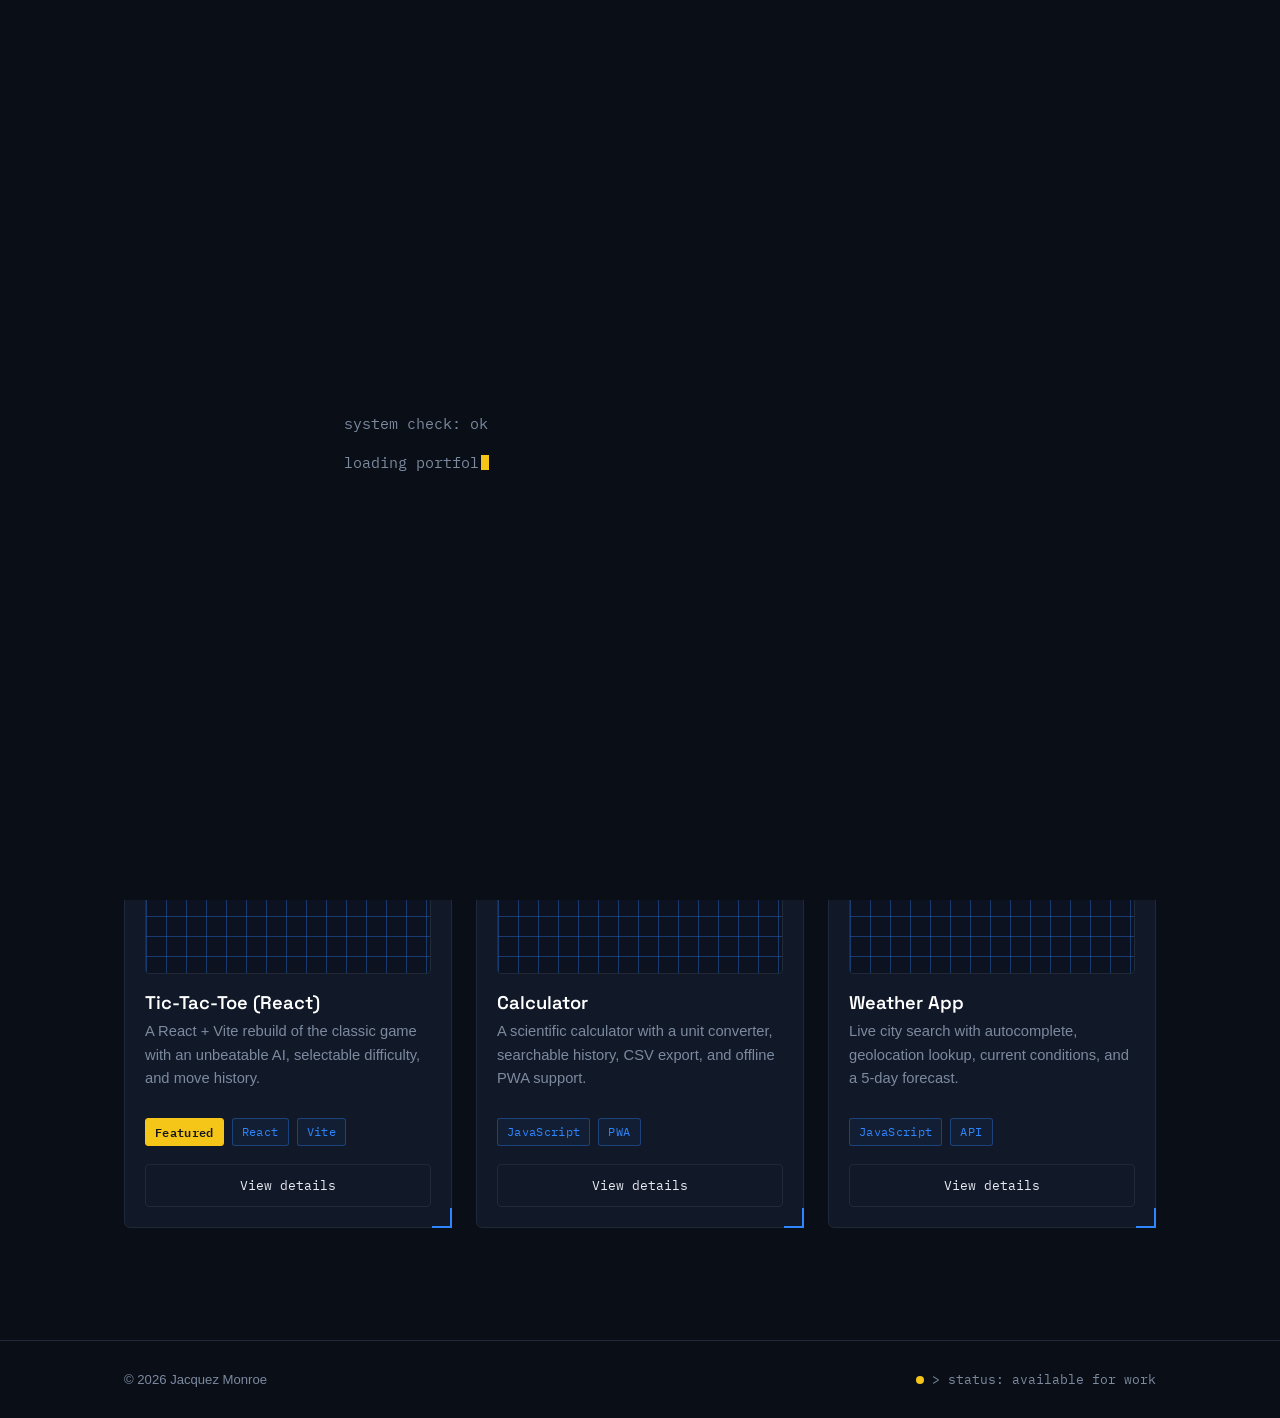
==== index.html @ 20f6cfd5 "feat: build the home page Hero with eyebrow, headline, role, tagline, and View work / Download resum" ====
<!DOCTYPE html>
<html lang="en">
<head>
  <meta charset="UTF-8" />
  <meta name="viewport" content="width=device-width, initial-scale=1.0" />
  <title>Jacquez Monroe — Web Developer</title>
  <meta name="description" content="Jacquez Monroe is a web developer building clean, usable websites and web apps." />
  <link rel="preconnect" href="https://fonts.googleapis.com" />
  <link rel="preconnect" href="https://fonts.gstatic.com" crossorigin />
  <link href="https://fonts.googleapis.com/css2?family=Space+Grotesk:wght@500;600;700&family=IBM+Plex+Mono:wght@400;500&display=swap" rel="stylesheet" />
  <link rel="stylesheet" href="css/style.css" />
</head>
<body>

  <header class="site-header">
    <div class="header-inner">
      <a href="index.html" class="logo">JACQUEZ<span class="accent">.</span>MONROE</a>
      <nav class="nav" id="mainNav">
        <a href="index.html" class="nav-link">home</a>
        <a href="about.html" class="nav-link">about</a>
        <a href="projects.html" class="nav-link">projects</a>
        <a href="contact.html" class="nav-link">contact</a>
      </nav>
      <div class="header-right">
        <span class="local-time" id="localTime">--:--:--</span>
        <button class="hamburger" id="hamburger" aria-label="Toggle menu" aria-expanded="false">
          <span></span><span></span><span></span>
        </button>
      </div>
    </div>
  </header>

  <main>

    <section class="hero hud-grid">
      <div class="container">
        <span class="eyebrow">web developer</span>
        <h1 class="hero-headline">I build clean, fast, and usable things for the web.</h1>
        <p class="hero-role">Jacquez Monroe</p>
        <p class="hero-tagline">Front to back — interface, interaction, and the small performance details most visitors never notice but always feel.</p>
        <div class="btn-row">
          <a href="projects.html" class="btn btn-primary">View work</a>
          <a href="assets/resume.pdf" class="btn btn-secondary" download>Download resume</a>
        </div>
      </div>
    </section>

    <hr class="section-divider" />

    <section class="section">
      <div class="container">
        <h2 class="section-title">Recent builds</h2>
        <p class="section-subtitle">A few things I've shipped recently — click through for the full breakdown of each build.</p>

        <div class="card-grid">

          <article class="card hud-corners">
            <div class="card-preview">[ preview ]</div>
            <div class="card-title-row">
              <h3>Tic-Tac-Toe (React)</h3>
            </div>
            <p>A React + Vite rebuild of the classic game with an unbeatable AI, selectable difficulty, and move history.</p>
            <div class="tags">
              <span class="tag featured">Featured</span>
              <span class="tag">React</span>
              <span class="tag">Vite</span>
            </div>
            <a href="projects/tic-tac-toe.html" class="card-link">View details</a>
          </article>

          <article class="card hud-corners">
            <div class="card-preview">[ preview ]</div>
            <div class="card-title-row">
              <h3>Calculator</h3>
            </div>
            <p>A scientific calculator with a unit converter, searchable history, CSV export, and offline PWA support.</p>
            <div class="tags">
              <span class="tag">JavaScript</span>
              <span class="tag">PWA</span>
            </div>
            <a href="projects/calculator.html" class="card-link">View details</a>
          </article>

          <article class="card hud-corners">
            <div class="card-preview">[ preview ]</div>
            <div class="card-title-row">
              <h3>Weather App</h3>
            </div>
            <p>Live city search with autocomplete, geolocation lookup, current conditions, and a 5-day forecast.</p>
            <div class="tags">
              <span class="tag">JavaScript</span>
              <span class="tag">API</span>
            </div>
            <a href="projects/weather.html" class="card-link">View details</a>
          </article>

        </div>
      </div>
    </section>

  </main>

  <footer class="site-footer">
    <div class="footer-inner">
      <p class="footer-copy">© <span id="footerYear">2026</span> Jacquez Monroe</p>
      <p class="footer-status"><span class="status-dot"></span> &gt; status: available for work</p>
    </div>
  </footer>

  <script src="js/script.js"></script>
</body>
</html>
---- css/style.css ----
/* ==========================================================================
   Jacquez Monroe — Portfolio Vol. 2
   Futuristic / yellow + blue design system
   ========================================================================== */

:root {
  --bg: #0A0E17;
  --panel: #111827;
  --blue: #2E86FF;
  --blue-dim: rgba(46, 134, 255, 0.35);
  --yellow: #F5C518;
  --text: #E8ECF4;
  --muted: #7C8AA0;
  --border: #1F2937;

  --font-heading: 'Space Grotesk', 'Segoe UI', sans-serif;
  --font-mono: 'IBM Plex Mono', 'SFMono-Regular', Consolas, monospace;
  --font-body: -apple-system, BlinkMacSystemFont, 'Segoe UI', Roboto, Helvetica, Arial, sans-serif;
}

* {
  box-sizing: border-box;
}

html {
  scroll-behavior: smooth;
}

body {
  margin: 0;
  background: var(--bg);
  color: var(--text);
  font-family: var(--font-body);
  line-height: 1.6;
  -webkit-font-smoothing: antialiased;
  min-height: 100vh;
  display: flex;
  flex-direction: column;
}

main {
  flex: 1;
}

h1, h2, h3, h4 {
  font-family: var(--font-heading);
  font-weight: 600;
  line-height: 1.15;
  margin: 0 0 0.5em;
  color: #fff;
}

p {
  margin: 0 0 1em;
  color: var(--text);
}

a {
  color: var(--blue);
  text-decoration: none;
}

a:hover {
  text-decoration: underline;
}

ul {
  margin: 0;
  padding: 0;
}

img {
  max-width: 100%;
  display: block;
}

/* Visible focus states everywhere */
a:focus-visible,
button:focus-visible,
input:focus-visible {
  outline: 2px solid var(--yellow);
  outline-offset: 3px;
  border-radius: 2px;
}

.container {
  width: 100%;
  max-width: 1080px;
  margin: 0 auto;
  padding: 0 24px;
}

.eyebrow {
  display: inline-block;
  font-family: var(--font-mono);
  font-size: 0.8rem;
  letter-spacing: 0.14em;
  text-transform: uppercase;
  color: var(--blue);
  margin-bottom: 1em;
}

.eyebrow::before {
  content: '// ';
  color: var(--muted);
}

.section {
  padding: 64px 0;
}

.section-divider {
  border: none;
  border-top: 1px solid var(--border);
  margin: 0;
}

.section-title {
  font-size: 1.6rem;
  margin-bottom: 0.3em;
}

.section-subtitle {
  color: var(--muted);
  margin-bottom: 2.5em;
  max-width: 560px;
}

/* ==========================================================================
   Dot / grid background pattern (hero sections)
   ========================================================================== */

.hud-grid {
  position: relative;
  overflow: hidden;
}

.hud-grid::before {
  content: '';
  position: absolute;
  inset: 0;
  z-index: 0;
  background-image:
    linear-gradient(var(--blue-dim) 1px, transparent 1px),
    linear-gradient(90deg, var(--blue-dim) 1px, transparent 1px);
  background-size: 40px 40px;
  background-position: center top;
  -webkit-mask-image: linear-gradient(to bottom, black, transparent 85%);
          mask-image: linear-gradient(to bottom, black, transparent 85%);
  pointer-events: none;
}

.hud-grid::after {
  content: '';
  position: absolute;
  inset: 0;
  z-index: 0;
  background: radial-gradient(circle at 20% 0%, rgba(46,134,255,0.10), transparent 55%);
  pointer-events: none;
}

.hud-grid > .container {
  position: relative;
  z-index: 1;
}

/* ==========================================================================
   HUD corner brackets — used on project cards / preview images
   ========================================================================== */

.hud-corners {
  position: relative;
}

.hud-corners::before,
.hud-corners::after {
  content: '';
  position: absolute;
  width: 18px;
  height: 18px;
  pointer-events: none;
  z-index: 2;
}

.hud-corners::before {
  top: -1px;
  left: -1px;
  border-top: 2px solid var(--blue);
  border-left: 2px solid var(--blue);
}

.hud-corners::after {
  bottom: -1px;
  right: -1px;
  border-bottom: 2px solid var(--blue);
  border-right: 2px solid var(--blue);
}

/* ==========================================================================
   Header / Nav
   ========================================================================== */

.site-header {
  position: sticky;
  top: 0;
  z-index: 100;
  background: rgba(10, 14, 23, 0.75);
  backdrop-filter: blur(10px);
  -webkit-backdrop-filter: blur(10px);
  border-bottom: 1px solid var(--border);
}

.header-inner {
  max-width: 1080px;
  margin: 0 auto;
  padding: 0 24px;
  height: 64px;
  display: flex;
  align-items: center;
  justify-content: space-between;
  gap: 24px;
}

.logo {
  font-family: var(--font-heading);
  font-weight: 700;
  font-size: 1rem;
  letter-spacing: 0.04em;
  color: var(--text);
  white-space: nowrap;
}

.logo:hover {
  text-decoration: none;
  color: #fff;
}

.logo .accent {
  color: var(--yellow);
}

.nav {
  display: flex;
  align-items: center;
  gap: 28px;
}

.nav-link {
  position: relative;
  font-family: var(--font-mono);
  font-size: 0.85rem;
  color: var(--text);
  padding: 6px 2px;
  white-space: nowrap;
}

.nav-link:hover {
  color: var(--blue);
  text-decoration: none;
}

.nav-link.active {
  color: var(--yellow);
}

.nav-link.active::after {
  content: '';
  position: absolute;
  left: 0;
  right: 0;
  bottom: -1px;
  height: 2px;
  background: var(--yellow);
}

.header-right {
  display: flex;
  align-items: center;
  gap: 18px;
}

.local-time {
  font-family: var(--font-mono);
  font-size: 0.8rem;
  color: var(--muted);
  letter-spacing: 0.03em;
  white-space: nowrap;
}

/* Hamburger (mobile) */

.hamburger {
  display: none;
  flex-direction: column;
  justify-content: center;
  gap: 5px;
  width: 32px;
  height: 32px;
  background: none;
  border: 1px solid var(--border);
  border-radius: 4px;
  cursor: pointer;
  padding: 0;
}

.hamburger span {
  display: block;
  width: 16px;
  height: 2px;
  margin: 0 auto;
  background: var(--text);
  transition: transform 0.2s ease, opacity 0.2s ease;
}

.hamburger.is-open span:nth-child(1) {
  transform: translateY(7px) rotate(45deg);
}

.hamburger.is-open span:nth-child(2) {
  opacity: 0;
}

.hamburger.is-open span:nth-child(3) {
  transform: translateY(-7px) rotate(-45deg);
}

/* ==========================================================================
   Buttons
   ========================================================================== */

.btn {
  display: inline-flex;
  align-items: center;
  justify-content: center;
  gap: 8px;
  font-family: var(--font-mono);
  font-size: 0.85rem;
  padding: 12px 22px;
  border-radius: 4px;
  border: 1px solid var(--border);
  cursor: pointer;
  white-space: nowrap;
}

.btn:hover {
  text-decoration: none;
}

.btn-primary {
  position: relative;
  overflow: hidden;
  background: var(--yellow);
  color: #14171f;
  border-color: var(--yellow);
  font-weight: 600;
}

.btn-primary:hover {
  color: #14171f;
  background: #f7cf3d;
}

/* Signature one-time scan-line sweep on primary buttons */
.btn-primary::after {
  content: '';
  position: absolute;
  top: 0;
  left: -60%;
  width: 40%;
  height: 100%;
  background: linear-gradient(
    100deg,
    rgba(255, 255, 255, 0) 0%,
    rgba(255, 255, 255, 0.55) 50%,
    rgba(255, 255, 255, 0) 100%
  );
  transform: skewX(-20deg);
}

.btn-primary:hover::after {
  animation: btn-sweep 0.65s ease forwards;
}

@keyframes btn-sweep {
  from { left: -60%; }
  to { left: 130%; }
}

.btn-secondary {
  background: transparent;
  color: var(--text);
  border-color: var(--border);
}

.btn-secondary:hover {
  border-color: var(--blue);
  color: var(--blue);
}

.btn-row {
  display: flex;
  flex-wrap: wrap;
  gap: 14px;
  margin-top: 1.75em;
}

/* ==========================================================================
   Hero
   ========================================================================== */

.hero {
  padding: 96px 0 72px;
}

.hero-headline {
  font-size: clamp(2rem, 5vw, 3.2rem);
  max-width: 780px;
}

.hero-role {
  font-family: var(--font-mono);
  color: var(--blue);
  font-size: 1rem;
  margin-bottom: 0.75em;
}

.hero-tagline {
  color: var(--muted);
  max-width: 560px;
  font-size: 1.05rem;
}

.page-header {
  padding: 72px 0 48px;
}

.page-header h1 {
  font-size: clamp(1.8rem, 4vw, 2.6rem);
}

.page-header p {
  color: var(--muted);
  max-width: 560px;
}

/* ==========================================================================
   Cards / grid
   ========================================================================== */

.card-grid {
  display: grid;
  grid-template-columns: repeat(3, 1fr);
  gap: 24px;
}

.card {
  background: var(--panel);
  border: 1px solid var(--border);
  border-radius: 6px;
  padding: 20px;
  display: flex;
  flex-direction: column;
  transition: border-color 0.2s ease;
}

.card:hover {
  border-color: var(--blue);
}

.card-preview {
  aspect-ratio: 16 / 10;
  background:
    linear-gradient(var(--blue-dim) 1px, transparent 1px),
    linear-gradient(90deg, var(--blue-dim) 1px, transparent 1px),
    #0D1220;
  background-size: 20px 20px, 20px 20px, auto;
  border: 1px solid var(--border);
  border-radius: 4px;
  display: flex;
  align-items: center;
  justify-content: center;
  color: var(--muted);
  font-family: var(--font-mono);
  font-size: 0.8rem;
  letter-spacing: 0.05em;
  margin-bottom: 18px;
}

.card-title-row {
  display: flex;
  align-items: baseline;
  justify-content: space-between;
  gap: 12px;
}

.card h3 {
  font-size: 1.15rem;
  margin-bottom: 0.4em;
}

.card p {
  color: var(--muted);
  font-size: 0.92rem;
  flex: 1;
}

.tags {
  display: flex;
  flex-wrap: wrap;
  gap: 8px;
  margin: 12px 0 18px;
}

.tag {
  font-family: var(--font-mono);
  font-size: 0.72rem;
  letter-spacing: 0.03em;
  color: var(--blue);
  border: 1px solid var(--blue-dim);
  padding: 4px 9px;
  border-radius: 3px;
  background: rgba(46, 134, 255, 0.06);
}

.tag.featured {
  color: #14171f;
  background: var(--yellow);
  border-color: var(--yellow);
  font-weight: 600;
}

.card-link {
  font-family: var(--font-mono);
  font-size: 0.82rem;
  color: var(--text);
  border: 1px solid var(--border);
  border-radius: 4px;
  padding: 10px 16px;
  text-align: center;
}

.card-link:hover {
  border-color: var(--blue);
  color: var(--blue);
  text-decoration: none;
}

/* Full project card (projects.html) */

.project-card-full {
  display: grid;
  grid-template-columns: 300px 1fr;
  gap: 28px;
  background: var(--panel);
  border: 1px solid var(--border);
  border-radius: 6px;
  padding: 24px;
  margin-bottom: 24px;
}

.project-card-full .card-preview {
  margin-bottom: 0;
  height: 100%;
  min-height: 160px;
}

.project-card-full .card-body {
  display: flex;
  flex-direction: column;
}

.project-card-full .btn-row {
  margin-top: auto;
}

/* ==========================================================================
   Project detail pages
   ========================================================================== */

.back-link {
  font-family: var(--font-mono);
  font-size: 0.82rem;
  color: var(--muted);
  display: inline-flex;
  align-items: center;
  gap: 6px;
  margin-bottom: 1.5em;
}

.back-link:hover {
  color: var(--blue);
  text-decoration: none;
}

.detail-header p {
  color: var(--muted);
  font-size: 1.05rem;
  max-width: 640px;
}

.detail-preview {
  aspect-ratio: 16 / 8;
  background:
    linear-gradient(var(--blue-dim) 1px, transparent 1px),
    linear-gradient(90deg, var(--blue-dim) 1px, transparent 1px),
    #0D1220;
  background-size: 24px 24px, 24px 24px, auto;
  border: 1px solid var(--border);
  border-radius: 6px;
  display: flex;
  align-items: center;
  justify-content: center;
  color: var(--muted);
  font-family: var(--font-mono);
  font-size: 0.85rem;
  margin: 32px 0 48px;
}

.detail-layout {
  display: grid;
  grid-template-columns: 1fr 280px;
  gap: 48px;
  align-items: start;
}

.detail-main h2 {
  font-size: 1.3rem;
  margin-top: 2em;
}

.detail-main h2:first-child {
  margin-top: 0;
}

.detail-main ul {
  list-style: none;
  padding: 0;
}

.detail-main ul li {
  position: relative;
  padding-left: 22px;
  margin-bottom: 0.6em;
  color: var(--text);
}

.detail-main ul li::before {
  content: '>';
  position: absolute;
  left: 0;
  color: var(--blue);
  font-family: var(--font-mono);
}

.detail-sidebar {
  position: sticky;
  top: 88px;
  background: var(--panel);
  border: 1px solid var(--border);
  border-radius: 6px;
  padding: 22px;
}

.detail-sidebar h3 {
  font-size: 0.85rem;
  font-family: var(--font-mono);
  text-transform: uppercase;
  letter-spacing: 0.08em;
  color: var(--muted);
  margin-bottom: 1em;
}

.stack-list {
  list-style: none;
  padding: 0;
  margin: 0 0 1.75em;
}

.stack-list li {
  display: flex;
  justify-content: space-between;
  gap: 12px;
  font-size: 0.85rem;
  padding: 9px 0;
  border-bottom: 1px solid var(--border);
}

.stack-list li:last-child {
  border-bottom: none;
}

.stack-list .stack-label {
  color: var(--muted);
  font-family: var(--font-mono);
  font-size: 0.78rem;
}

.stack-list .stack-value {
  color: var(--text);
  text-align: right;
}

.detail-sidebar .btn {
  width: 100%;
  margin-bottom: 10px;
}

.detail-sidebar .btn:last-child {
  margin-bottom: 0;
}

/* ==========================================================================
   About page
   ========================================================================== */

.bio {
  max-width: 680px;
  font-size: 1.05rem;
}

.skill-tags {
  display: flex;
  flex-wrap: wrap;
  gap: 10px;
  margin-top: 1em;
}

/* ==========================================================================
   Contact page
   ========================================================================== */

.contact-hero {
  padding: 100px 0 120px;
}

.contact-email {
  display: inline-block;
  font-family: var(--font-heading);
  font-size: clamp(1.4rem, 5vw, 2.4rem);
  font-weight: 700;
  color: var(--yellow);
  margin-top: 0.75em;
  border-bottom: 2px solid var(--yellow);
  padding-bottom: 4px;
  word-break: break-word;
}

.contact-email:hover {
  text-decoration: none;
  opacity: 0.85;
}

/* ==========================================================================
   Footer
   ========================================================================== */

.site-footer {
  border-top: 1px solid var(--border);
  margin-top: 48px;
}

.footer-inner {
  max-width: 1080px;
  margin: 0 auto;
  padding: 28px 24px;
  display: flex;
  flex-wrap: wrap;
  align-items: center;
  justify-content: space-between;
  gap: 12px;
}

.footer-copy {
  margin: 0;
  color: var(--muted);
  font-size: 0.82rem;
}

.footer-status {
  margin: 0;
  font-family: var(--font-mono);
  font-size: 0.82rem;
  color: var(--muted);
  display: flex;
  align-items: center;
  gap: 8px;
}

.status-dot {
  width: 8px;
  height: 8px;
  border-radius: 50%;
  background: var(--yellow);
  box-shadow: 0 0 0 0 rgba(245, 197, 24, 0.6);
  animation: status-pulse 2s infinite;
}

@keyframes status-pulse {
  0% { box-shadow: 0 0 0 0 rgba(245, 197, 24, 0.55); }
  70% { box-shadow: 0 0 0 7px rgba(245, 197, 24, 0); }
  100% { box-shadow: 0 0 0 0 rgba(245, 197, 24, 0); }
}

/* ==========================================================================
   Splash screen
   ========================================================================== */

#splash-screen {
  position: fixed;
  inset: 0;
  z-index: 1000;
  background: var(--bg);
  display: flex;
  align-items: center;
  justify-content: center;
  transition: opacity 0.5s ease;
}

#splash-screen.is-hidden {
  opacity: 0;
  pointer-events: none;
}

.splash-inner {
  font-family: var(--font-mono);
  color: var(--text);
  padding: 0 24px;
  max-width: 640px;
  width: 100%;
}

.splash-line {
  min-height: 1.4em;
  font-size: 0.95rem;
  color: var(--muted);
  white-space: pre-wrap;
}

.splash-line.splash-welcome {
  color: var(--text);
  font-size: clamp(1.2rem, 4vw, 1.8rem);
  font-family: var(--font-heading);
  margin-top: 0.6em;
}

.splash-cursor {
  display: inline-block;
  width: 8px;
  height: 1em;
  background: var(--yellow);
  margin-left: 2px;
  vertical-align: -2px;
  animation: cursor-blink 1s steps(1) infinite;
}

@keyframes cursor-blink {
  0%, 49% { opacity: 1; }
  50%, 100% { opacity: 0; }
}

/* ==========================================================================
   Page transition fade
   ========================================================================== */

body.page-fade-out {
  animation: page-fade-out 0.2s ease forwards;
}

@keyframes page-fade-out {
  from { opacity: 1; }
  to { opacity: 0; }
}

body.page-fade-in {
  animation: page-fade-in 0.2s ease;
}

@keyframes page-fade-in {
  from { opacity: 0; }
  to { opacity: 1; }
}

/* ==========================================================================
   Reduced motion
   ========================================================================== */

@media (prefers-reduced-motion: reduce) {
  html {
    scroll-behavior: auto;
  }

  .btn-primary:hover::after {
    animation: none;
    display: none;
  }

  .status-dot {
    animation: none;
  }

  body.page-fade-out,
  body.page-fade-in {
    animation: none;
  }

  .splash-cursor {
    animation: none;
  }

  #splash-screen {
    transition: none;
  }
}

/* ==========================================================================
   Responsive
   ========================================================================== */

@media (max-width: 860px) {
  .card-grid {
    grid-template-columns: repeat(2, 1fr);
  }

  .project-card-full {
    grid-template-columns: 1fr;
  }

  .detail-layout {
    grid-template-columns: 1fr;
  }

  .detail-sidebar {
    position: static;
  }
}

@media (max-width: 640px) {
  .nav {
    position: absolute;
    top: 64px;
    left: 0;
    right: 0;
    background: rgba(10, 14, 23, 0.97);
    backdrop-filter: blur(10px);
    border-bottom: 1px solid var(--border);
    flex-direction: column;
    align-items: flex-start;
    gap: 0;
    padding: 8px 24px 16px;
    max-height: 0;
    overflow: hidden;
    transition: max-height 0.25s ease;
  }

  .nav.is-open {
    max-height: 320px;
  }

  .nav-link {
    width: 100%;
    padding: 12px 0;
    border-bottom: 1px solid var(--border);
  }

  .nav-link:last-child {
    border-bottom: none;
  }

  .hamburger {
    display: flex;
  }

  .local-time {
    display: none;
  }

  .card-grid {
    grid-template-columns: 1fr;
  }

  .project-card-full {
    padding: 18px;
  }

  .footer-inner {
    flex-direction: column;
    align-items: flex-start;
  }
}
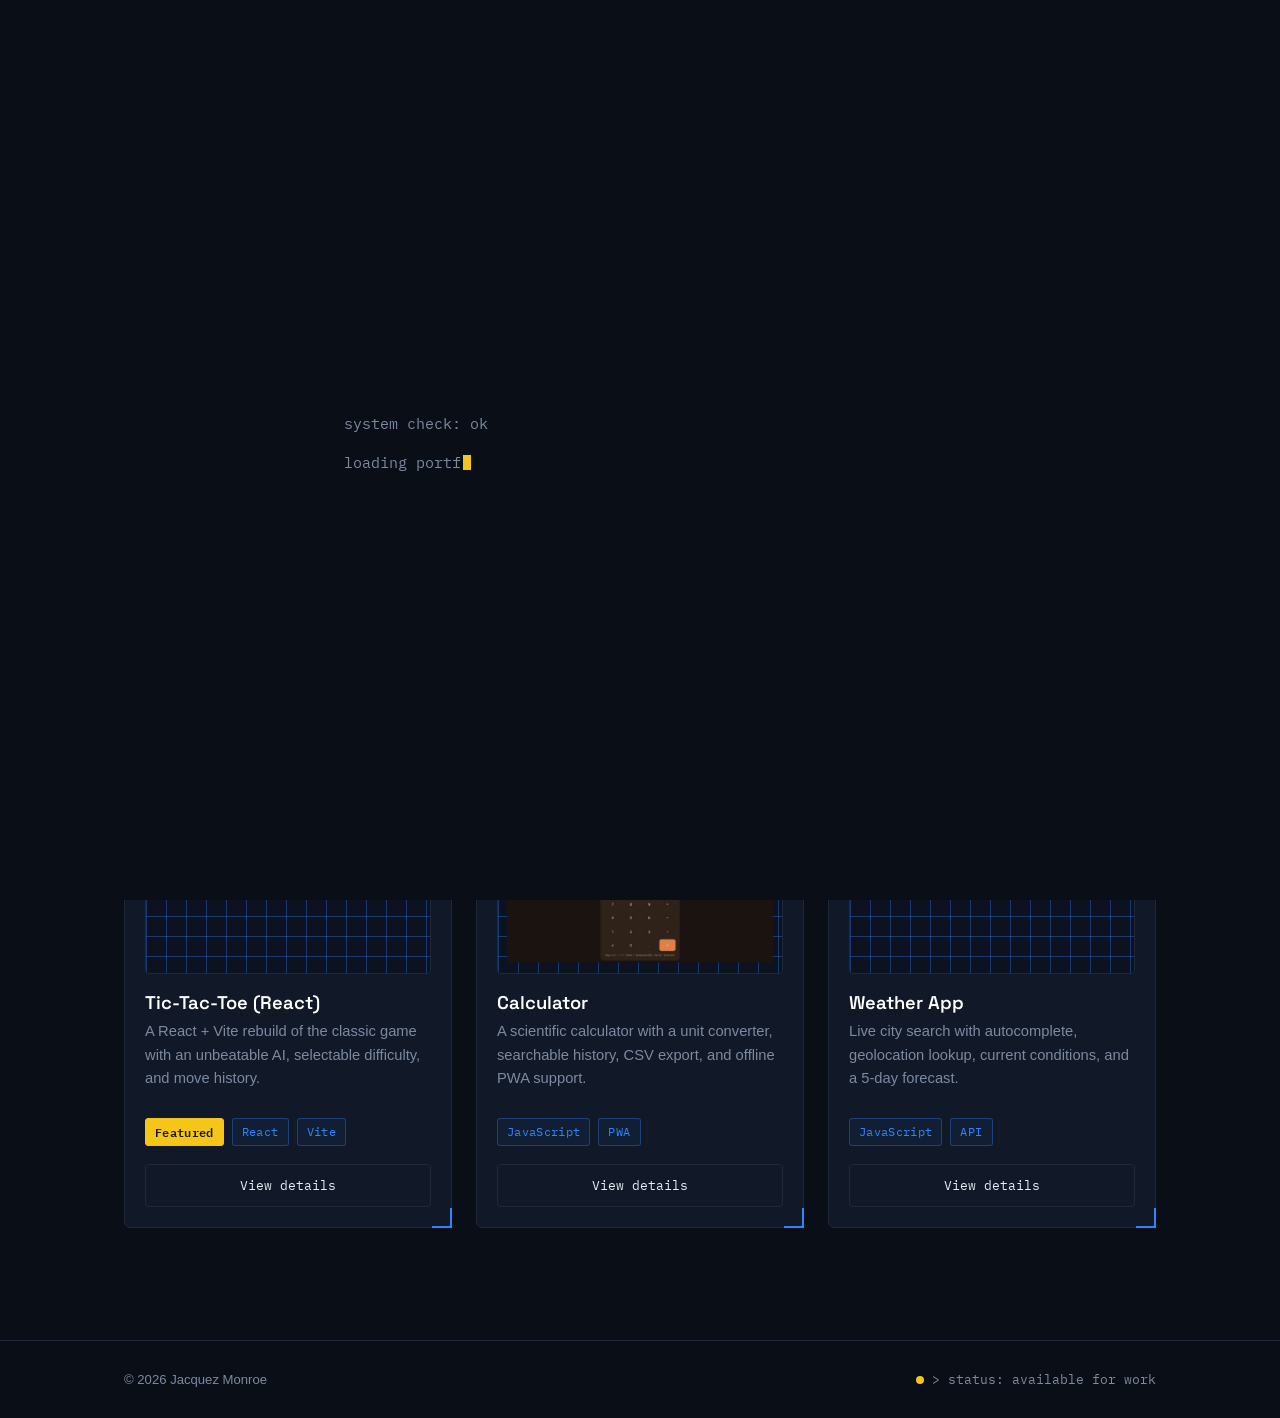
==== commit fda28fde: "feat: add real preview screenshot for the Calculator project Replace the "[ preview ]" placeholder w" ====
--- a/index.html
+++ b/index.html
@@ -69,7 +69,7 @@
           </article>
 
           <article class="card hud-corners">
-            <div class="card-preview">[ preview ]</div>
+            <div class="card-preview"><img src="assets/previews/calculator.png" alt="Calculator app screenshot" /></div>
             <div class="card-title-row">
               <h3>Calculator</h3>
             </div>
--- a/css/style.css
+++ b/css/style.css
@@ -484,6 +484,13 @@
   font-size: 0.8rem;
   letter-spacing: 0.05em;
   margin-bottom: 18px;
+  overflow: hidden;
+}
+
+.card-preview img {
+  max-width: 100%;
+  max-height: 100%;
+  object-fit: contain;
 }
 
 .card-title-row {
@@ -614,6 +621,13 @@
   font-family: var(--font-mono);
   font-size: 0.85rem;
   margin: 32px 0 48px;
+  overflow: hidden;
+}
+
+.detail-preview img {
+  max-width: 100%;
+  max-height: 100%;
+  object-fit: contain;
 }
 
 .detail-layout {
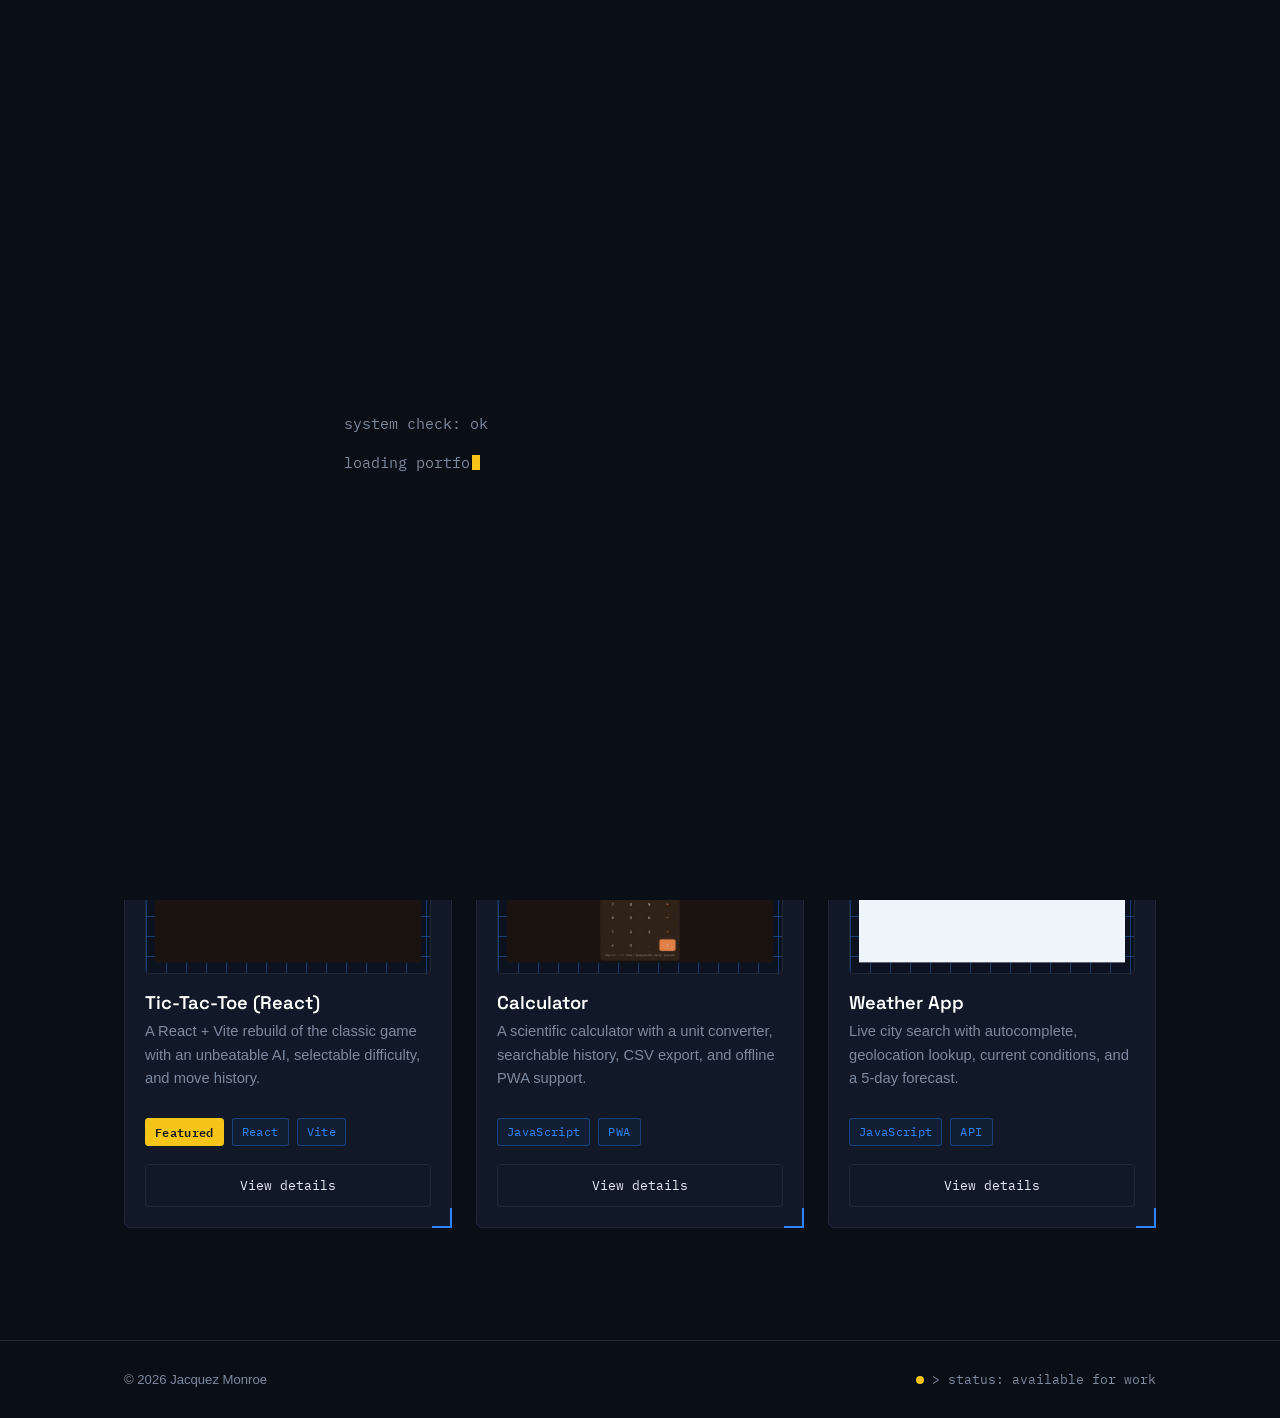
==== commit fbbb6687: "feat: add real preview screenshots for Tic-Tac-Toe and Weather App Replace the remaining "[ preview " ====
--- a/index.html
+++ b/index.html
@@ -55,7 +55,7 @@
         <div class="card-grid">
 
           <article class="card hud-corners">
-            <div class="card-preview">[ preview ]</div>
+            <div class="card-preview"><img src="assets/previews/tic-tac-toe.png" alt="Tic-Tac-Toe app screenshot" /></div>
             <div class="card-title-row">
               <h3>Tic-Tac-Toe (React)</h3>
             </div>
@@ -82,7 +82,7 @@
           </article>
 
           <article class="card hud-corners">
-            <div class="card-preview">[ preview ]</div>
+            <div class="card-preview"><img src="assets/previews/weather.png" alt="Weather app screenshot" /></div>
             <div class="card-title-row">
               <h3>Weather App</h3>
             </div>
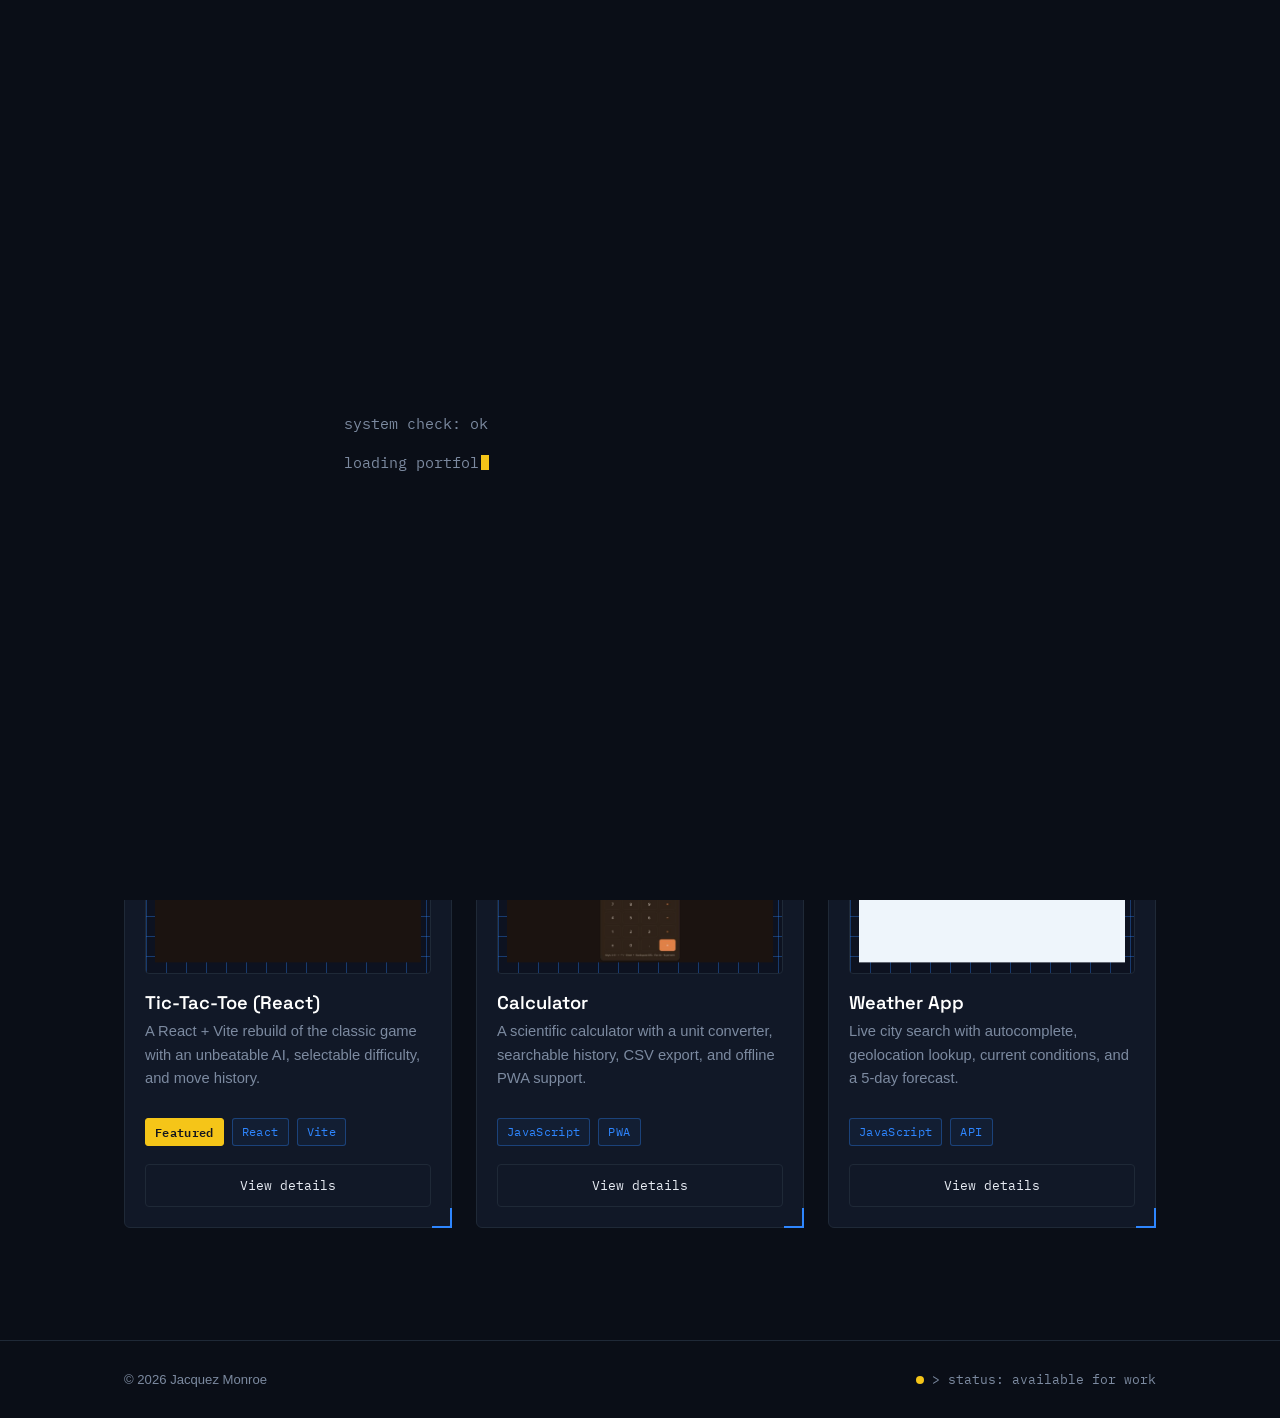
==== commit bf47c7a1: "feat: add Case Studies section Add a new Case Studies section with clean URLs (directory + index.htm" ====
--- a/index.html
+++ b/index.html
@@ -19,6 +19,7 @@
         <a href="index.html" class="nav-link">home</a>
         <a href="about.html" class="nav-link">about</a>
         <a href="projects.html" class="nav-link">projects</a>
+        <a href="/case-studies" class="nav-link">case studies</a>
         <a href="contact.html" class="nav-link">contact</a>
       </nav>
       <div class="header-right">
--- a/css/style.css
+++ b/css/style.css
@@ -724,6 +724,131 @@
 }
 
 /* ==========================================================================
+   Case studies
+   ========================================================================== */
+
+.case-study-grid {
+  display: grid;
+  grid-template-columns: repeat(2, 1fr);
+  gap: 24px;
+}
+
+.case-study-card {
+  display: block;
+  background: var(--panel);
+  border: 1px solid var(--border);
+  border-radius: 6px;
+  padding: 24px;
+  transition: border-color 0.2s ease;
+}
+
+.case-study-card:hover {
+  border-color: var(--blue);
+  text-decoration: none;
+}
+
+.case-study-card h3 {
+  font-size: 1.15rem;
+  margin-bottom: 0.5em;
+}
+
+.case-study-card p {
+  color: var(--muted);
+  font-size: 0.92rem;
+  margin-bottom: 1.25em;
+}
+
+.case-study-card .read-more {
+  font-family: var(--font-mono);
+  font-size: 0.82rem;
+  color: var(--blue);
+}
+
+.case-study-card:hover .read-more {
+  color: var(--yellow);
+}
+
+.case-study {
+  max-width: 760px;
+}
+
+.case-study-header {
+  margin-bottom: 2.5em;
+}
+
+.case-study-header h1 {
+  font-size: clamp(1.8rem, 4vw, 2.6rem);
+}
+
+.case-study-tagline {
+  color: var(--muted);
+  font-size: 1.05rem;
+  max-width: 640px;
+}
+
+.tech-tags {
+  display: flex;
+  flex-wrap: wrap;
+  gap: 8px;
+  margin-top: 1em;
+}
+
+.case-study-body section {
+  margin-bottom: 2.5em;
+}
+
+.case-study-body h2 {
+  font-size: 1.3rem;
+}
+
+.case-study-body ul {
+  list-style: none;
+  padding: 0;
+}
+
+.case-study-body ul li {
+  position: relative;
+  padding-left: 22px;
+  margin-bottom: 0.6em;
+  color: var(--text);
+}
+
+.case-study-body ul li::before {
+  content: '>';
+  position: absolute;
+  left: 0;
+  color: var(--blue);
+  font-family: var(--font-mono);
+}
+
+.case-study-body code {
+  font-family: var(--font-mono);
+  font-size: 0.88em;
+  color: var(--blue);
+  background: rgba(46, 134, 255, 0.08);
+  border: 1px solid var(--border);
+  border-radius: 3px;
+  padding: 0.1em 0.4em;
+}
+
+.case-study-links {
+  display: flex;
+  flex-wrap: wrap;
+  gap: 14px;
+  margin-top: 2em;
+}
+
+.btn-disabled {
+  opacity: 0.5;
+  cursor: not-allowed;
+  pointer-events: none;
+}
+
+.btn-disabled.btn-primary:hover::after {
+  animation: none;
+}
+
+/* ==========================================================================
    About page
    ========================================================================== */
 
@@ -745,6 +870,14 @@
 
 .contact-hero {
   padding: 100px 0 120px;
+}
+
+.contact-links {
+  display: flex;
+  flex-direction: column;
+  align-items: flex-start;
+  gap: 0.5em;
+  margin-top: 0.75em;
 }
 
 .contact-email {
@@ -753,7 +886,6 @@
   font-size: clamp(1.4rem, 5vw, 2.4rem);
   font-weight: 700;
   color: var(--yellow);
-  margin-top: 0.75em;
   border-bottom: 2px solid var(--yellow);
   padding-bottom: 4px;
   word-break: break-word;
@@ -762,6 +894,22 @@
 .contact-email:hover {
   text-decoration: none;
   opacity: 0.85;
+}
+
+.contact-github {
+  display: inline-block;
+  font-family: var(--font-mono, var(--font-heading));
+  font-size: clamp(0.95rem, 2.5vw, 1.2rem);
+  font-weight: 500;
+  color: var(--text, inherit);
+  border-bottom: 1px solid var(--border, currentColor);
+  padding-bottom: 2px;
+  opacity: 0.8;
+}
+
+.contact-github:hover {
+  border-bottom-color: var(--yellow);
+  opacity: 1;
 }
 
 /* ==========================================================================
@@ -992,6 +1140,10 @@
     grid-template-columns: 1fr;
   }
 
+  .case-study-grid {
+    grid-template-columns: 1fr;
+  }
+
   .project-card-full {
     padding: 18px;
   }
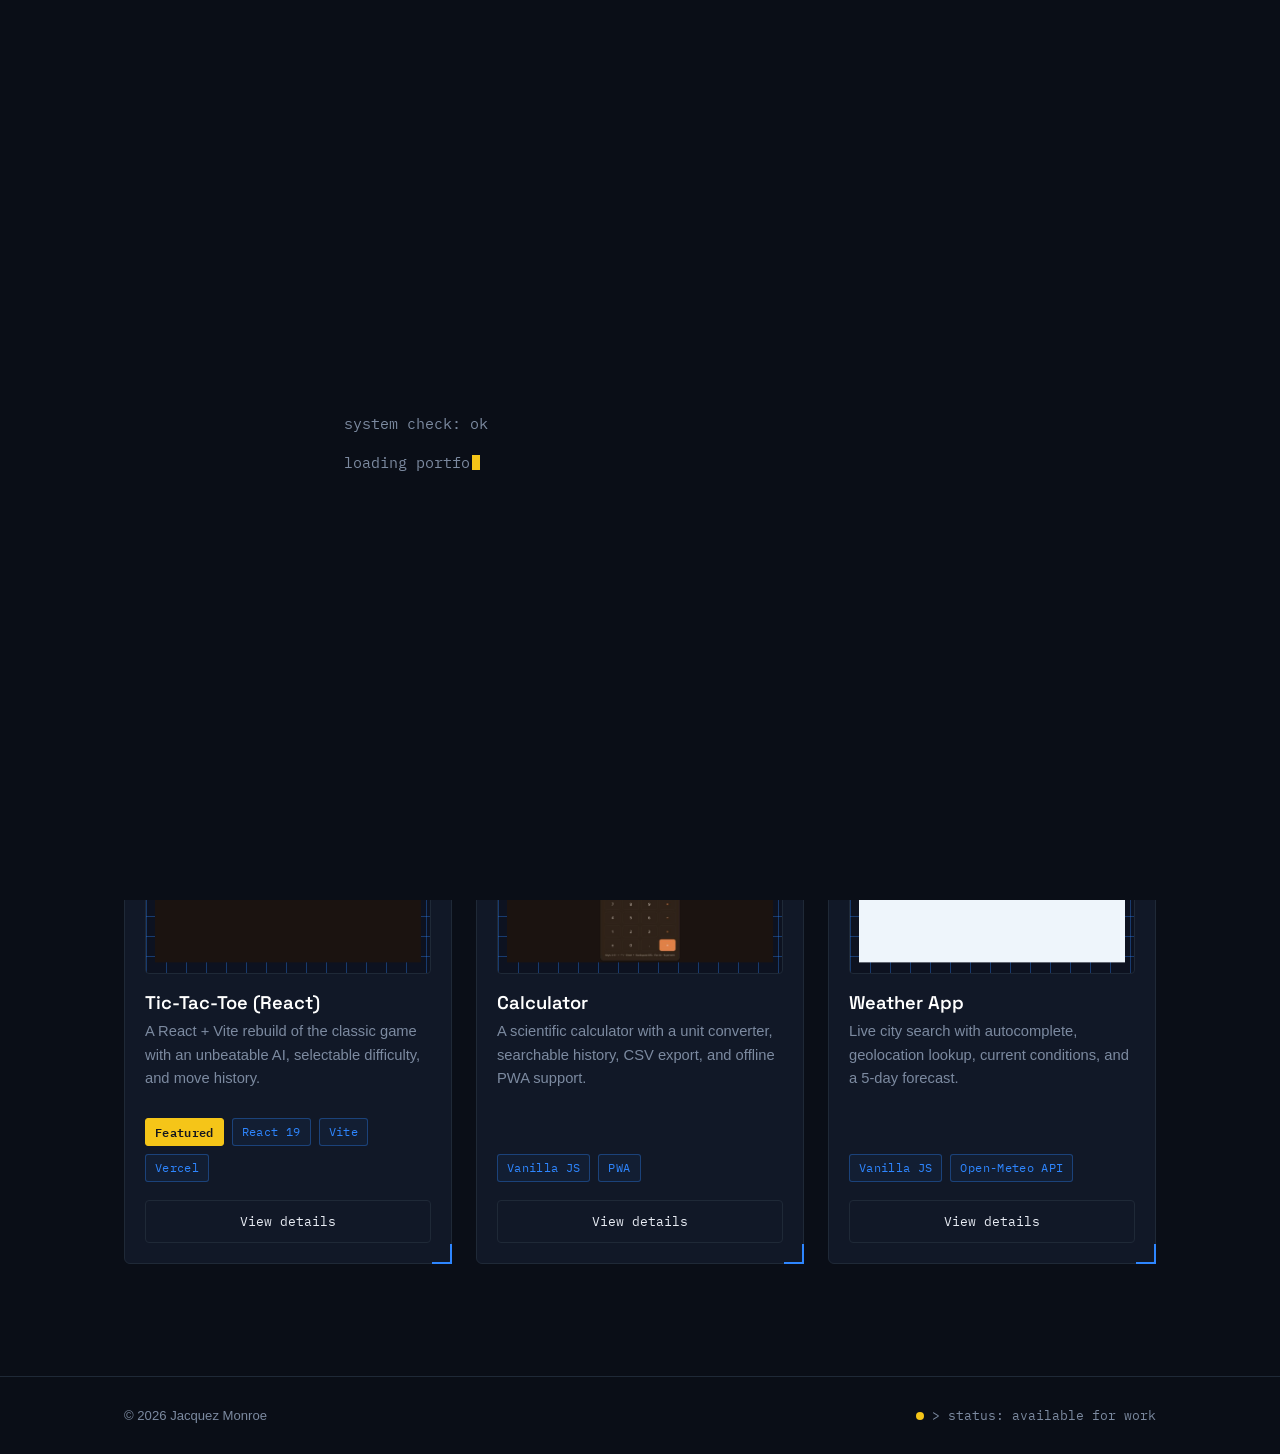
==== commit 7fb6c484: "feat: sharpen project card tech tags Make each project card's existing tag row more specific and acc" ====
--- a/index.html
+++ b/index.html
@@ -63,8 +63,9 @@
             <p>A React + Vite rebuild of the classic game with an unbeatable AI, selectable difficulty, and move history.</p>
             <div class="tags">
               <span class="tag featured">Featured</span>
-              <span class="tag">React</span>
+              <span class="tag">React 19</span>
               <span class="tag">Vite</span>
+              <span class="tag">Vercel</span>
             </div>
             <a href="projects/tic-tac-toe.html" class="card-link">View details</a>
           </article>
@@ -76,7 +77,7 @@
             </div>
             <p>A scientific calculator with a unit converter, searchable history, CSV export, and offline PWA support.</p>
             <div class="tags">
-              <span class="tag">JavaScript</span>
+              <span class="tag">Vanilla JS</span>
               <span class="tag">PWA</span>
             </div>
             <a href="projects/calculator.html" class="card-link">View details</a>
@@ -89,8 +90,8 @@
             </div>
             <p>Live city search with autocomplete, geolocation lookup, current conditions, and a 5-day forecast.</p>
             <div class="tags">
-              <span class="tag">JavaScript</span>
-              <span class="tag">API</span>
+              <span class="tag">Vanilla JS</span>
+              <span class="tag">Open-Meteo API</span>
             </div>
             <a href="projects/weather.html" class="card-link">View details</a>
           </article>
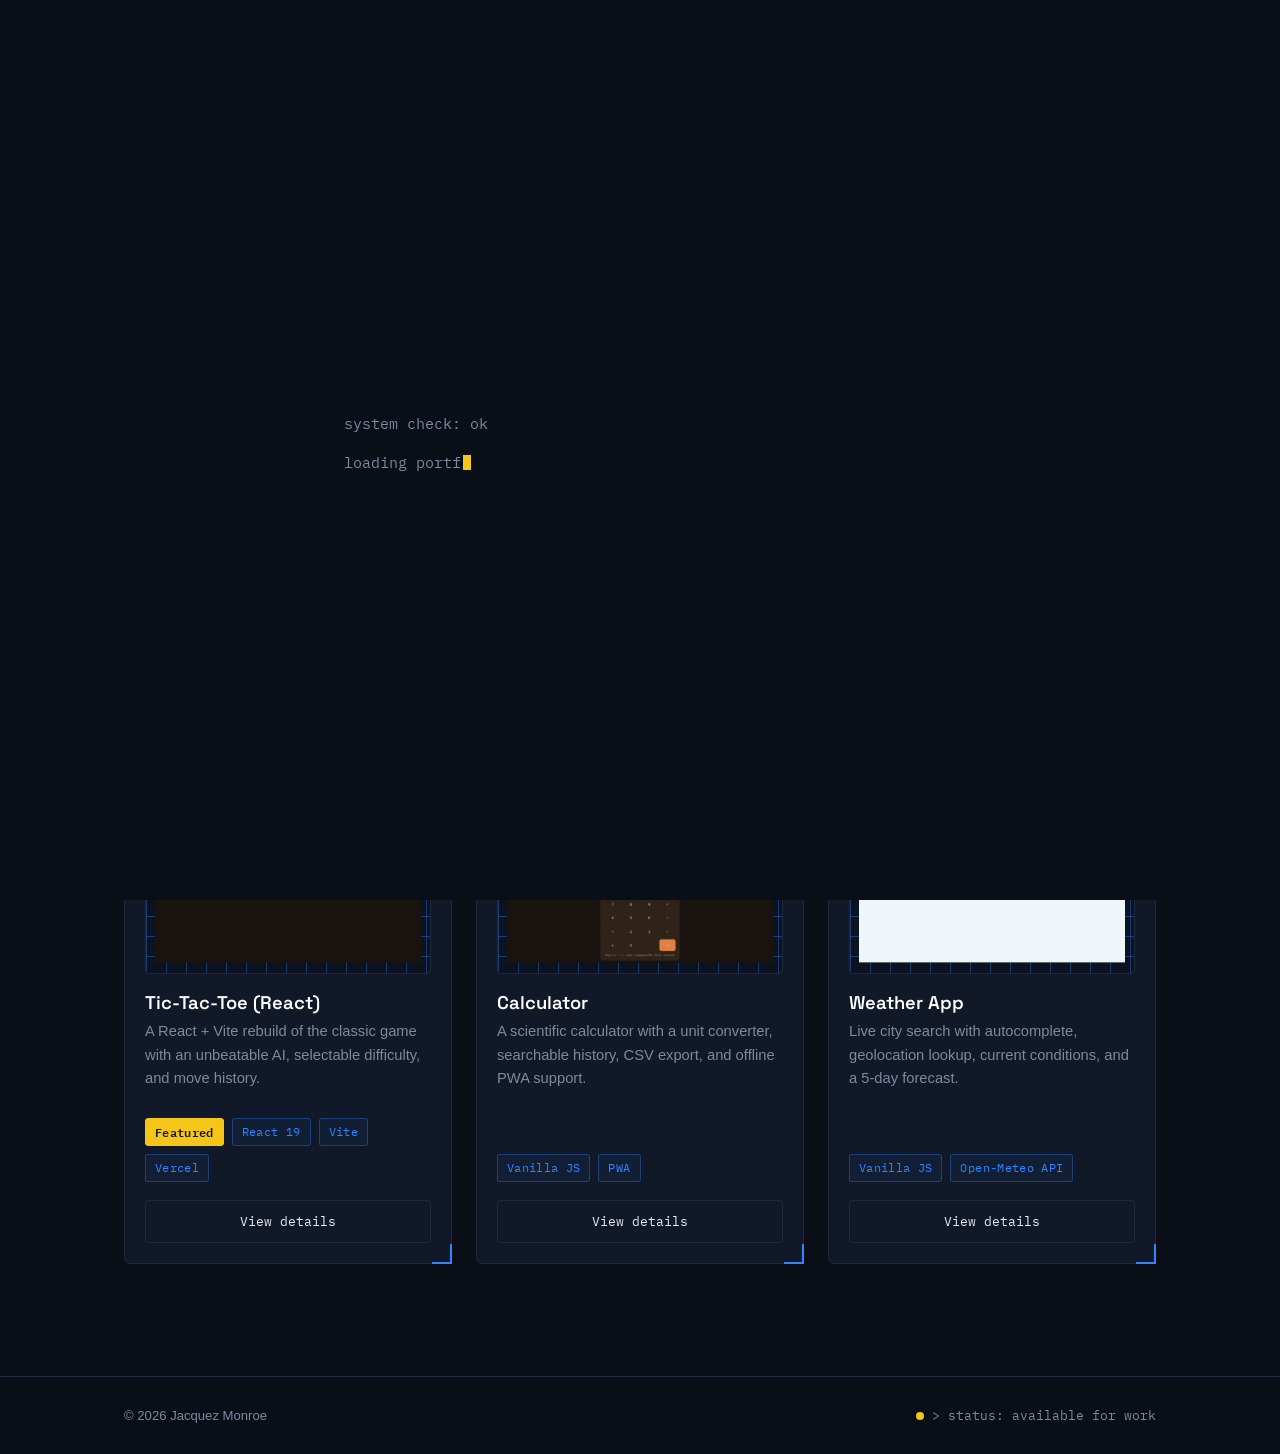
==== commit f6e44f4c: "feat: add favicon and homepage SEO/social meta tags Favicon: no favicon existed anywhere on the site" ====
--- a/index.html
+++ b/index.html
@@ -5,10 +5,28 @@
   <meta name="viewport" content="width=device-width, initial-scale=1.0" />
   <title>Jacquez Monroe — Web Developer</title>
   <meta name="description" content="Jacquez Monroe is a web developer building clean, usable websites and web apps." />
+
+  <!-- Open Graph -->
+  <meta property="og:title" content="Jacquez Monroe — Web Developer" />
+  <meta property="og:description" content="Jacquez Monroe is a web developer building clean, usable websites and web apps." />
+  <meta property="og:type" content="website" />
+  <meta property="og:url" content="https://my-website-vol-2.vercel.app/" />
+  <meta property="og:image" content="https://my-website-vol-2.vercel.app/assets/og-image.png" />
+
+  <!-- Twitter Card -->
+  <meta name="twitter:card" content="summary_large_image" />
+  <meta name="twitter:title" content="Jacquez Monroe — Web Developer" />
+  <meta name="twitter:description" content="Jacquez Monroe is a web developer building clean, usable websites and web apps." />
+  <meta name="twitter:image" content="https://my-website-vol-2.vercel.app/assets/og-image.png" />
+
   <link rel="preconnect" href="https://fonts.googleapis.com" />
   <link rel="preconnect" href="https://fonts.gstatic.com" crossorigin />
   <link href="https://fonts.googleapis.com/css2?family=Space+Grotesk:wght@500;600;700&family=IBM+Plex+Mono:wght@400;500&display=swap" rel="stylesheet" />
   <link rel="stylesheet" href="css/style.css" />
+  <link rel="icon" href="/favicon.svg" type="image/svg+xml" />
+  <link rel="icon" href="/favicon-32x32.png" sizes="32x32" type="image/png" />
+  <link rel="icon" href="/favicon-16x16.png" sizes="16x16" type="image/png" />
+  <link rel="alternate icon" href="/favicon.ico" />
 </head>
 <body>
 
